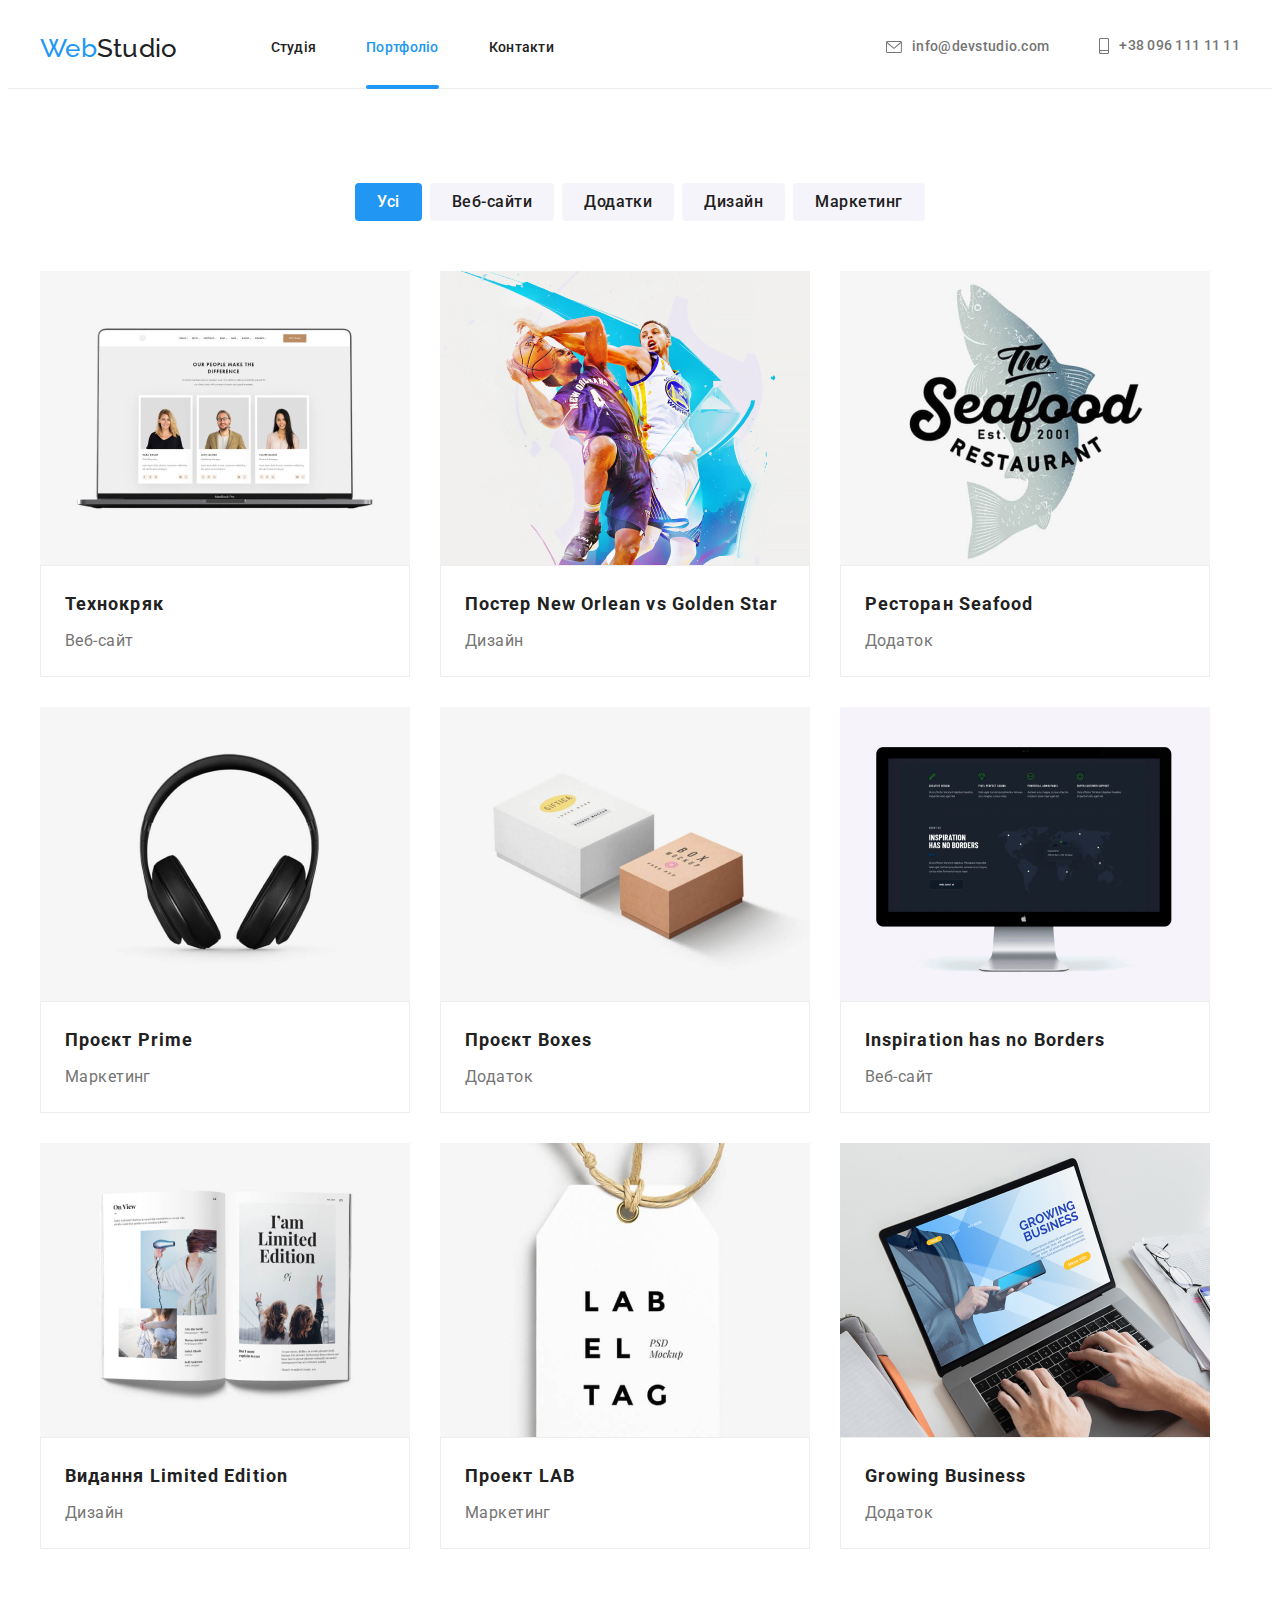
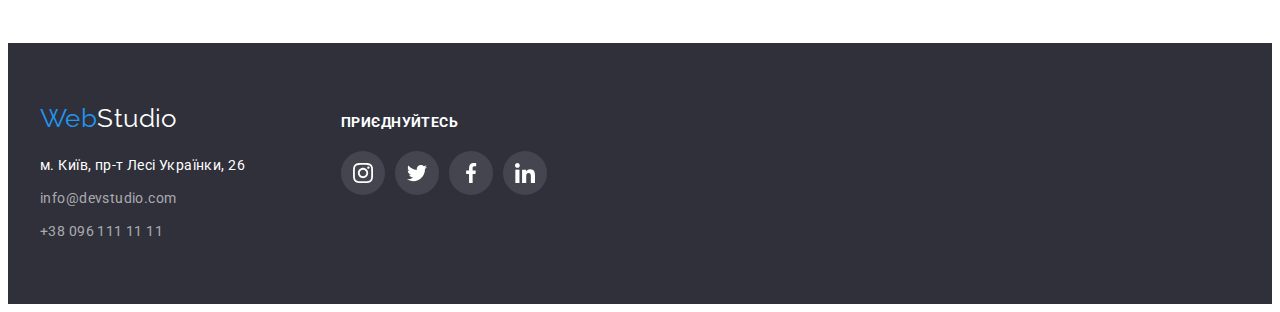
==== portfolio.html @ 644bf7f2 "Initial commit" ====
<!DOCTYPE html>
<html lang="uk">

<head>
  <meta charset="UTF-8" />
  <meta http-equiv="X-UA-Compatible" content="IE=edge" />
  <meta name="viewport" content="width=device-width, initial-scale=1.0" />
  <title>Портфоліо</title>
  <!-- шрифти -->
  <link rel="preconnect" href="https://fonts.googleapis.com" />
  <link rel="preconnect" href="https://fonts.gstatic.com" crossorigin />
  <link href="https://fonts.googleapis.com/css2?family=Raleway:wght@700&family=Roboto:wght@400;500;700;900&display=swap"
    rel="stylesheet" />
  <!-- Нормалайз -->
  <link rel="stylesheet" href="https://cdnjs.cloudflare.com/ajax/libs/modern-normalize/1.1.0/modern-normalize.min.css"
    integrity="sha512-wpPYUAdjBVSE4KJnH1VR1HeZfpl1ub8YT/NKx4PuQ5NmX2tKuGu6U/JRp5y+Y8XG2tV+wKQpNHVUX03MfMFn9Q=="
    crossorigin="anonymous" referrerpolicy="no-referrer" />
  <!-- стилі -->
  <link rel="stylesheet" href="./css/styles.css" />
</head>

<body>
  <!--хедер-->
  <header class="page-header">
    <div class="container">
      <nav class="nav">
        <a class="link logo" href="./index.html"><span class="accent-logo">Web</span>Studio</a>

        <ul class="list nav-list">
          <li class="item"><a class="link nav-link" href="./index.html">Студія</a></li>
          <li class="item"><a class="link nav-link current" href="./portfolio.html">Портфоліо</a></li>
          <li class="item"><a class="link nav-link" href="#contacts">Контакти</a></li>
        </ul>
      </nav>

      <ul class="contacts-header list">
        <li class="item">
          <a class="link" href="mailto:info@devstudio.com">
            <svg class="header-icon" width="16" height="12">
              <use href="./images/icons.svg#icon-envelope"></use>
            </svg>
            info@devstudio.com</a>
        </li>
        <li class="item"><a class="link" href="tel:+380961111111">
            <svg class="header-icon" width="10" height="16">
              <use href="./images/icons.svg#icon-smartphone"></use>
            </svg>
            +38 096 111 11 11</a></li>
      </ul>
    </div>
  </header>


  <!--Унікальний контент сторінки-->
  <main>

    <section class="section portfolio">
      <!-- прихований головний заголовок -->
      <h1 class="visually-hidden">Портфоліо</h1>

      <div class="container">
        <!--фільтр-->
        <ul class="portfolio-filter list">
          <li class="item"><button type="button" class="btn portfolio-btn active">Усі</button></li>
          <li class="item"><button type="button" class="btn portfolio-btn">Веб-сайти</button></li>
          <li class="item"><button type="button" class="btn portfolio-btn">Додатки</button></li>
          <li class="item"><button type="button" class="btn portfolio-btn">Дизайн</button></li>
          <li class="item"><button type="button" class="btn portfolio-btn">Маркетинг</button></li>
        </ul>

        <!--Проєкти-->
        <ul class="project list">

          <li class="item project-item">
            <a href="" class="link">
              <div class="project-thumb-overlay">
                <img class="img" src="./images/projects/project1.jpg" alt="веб-сайт на ноутбуці" width="370"
                  height="294" />
                <p class="project-overlay-desc">
                  Ресурс пропонує комплексні пропозиції з різним рівнем функціоналу та сервісів. Все це дозволить
                  відвідувачу отримати
                  вичерпні відомості про компанію чи приватну особу.
                </p>
              </div>
              <div class="project-content">
                <h2 class="project-name">Технокряк</h2>
                <p class="project-type">Веб-сайт</p>
              </div>
            </a>
          </li>

          <li class="item project-item">
            <a href="" class="link">
              <div class="project-thumb-overlay">
                <img class="img" src="./images/projects/project2.jpg" alt="постер баскетболістів" width="370"
                  height="294" />
                <p class="project-overlay-desc">
                  Lorem ipsum, dolor sit amet consectetur adipisicing elit. Officia voluptate assumenda quam! Molestias
                  laboriosam ad vel distinctio voluptatum consequatur! Ab!
                </p>
              </div>
              <div class="project-content">
                <h2 class="project-name">Постер New Orlean vs Golden Star</h2>
                <p class="project-type">Дизайн</p>
              </div>
            </a>
          </li>

          <li class="item project-item">
            <a href="" class="link">
              <div class="project-thumb-overlay">
                <img class="img" src="./images/projects/project3.jpg" alt="лого ресторану" width="370" height="294" />
                <p class="project-overlay-desc">Lorem ipsum dolor sit amet consectetur adipisicing elit. Debitis saepe
                  sit quisquam, nam culpa illum!</p>
              </div>
              <div class="project-content">
                <h2 class="project-name">Ресторан Seafood</h2>
                <p class="project-type">Додаток</p>
              </div>
            </a>
          </li>

          <li class="item project-item">
            <a href="" class="link">
              <div class="project-thumb-overlay">
                <img class="img" src="./images/projects/project4.jpg" alt="навушники" width="370" height="294" />
                <p class="project-overlay-desc">Lorem ipsum dolor sit amet consectetur adipisicing elit. Debitis saepe
                  sit quisquam, nam culpa illum!</p>
              </div>
              <div class="project-content">
                <h2 class="project-name">Проєкт Prime</h2>
                <p class="project-type">Маркетинг</p>
              </div>
            </a>
          </li>

          <li class="item project-item">
            <a href="" class="link">
              <div class="project-thumb-overlay">
                <img class="img" src="./images/projects/project5.jpg" alt="коробки" width="370" height="294" />
                <p class="project-overlay-desc">Lorem ipsum dolor sit amet consectetur adipisicing elit. Debitis saepe
                  sit quisquam, nam culpa illum!</p>
              </div>
              <div class="project-content">
                <h2 class="project-name">Проєкт Boxes</h2>
                <p class="project-type">Додаток</p>
              </div>
            </a>
          </li>

          <li class="item project-item">
            <a href="" class="link">
              <div class="project-thumb-overlay">
                <img class="img" src="./images/projects/project6.jpg" alt="веб-сайт на моніторі" width="370"
                  height="294" />
                <p class="project-overlay-desc">Lorem ipsum dolor sit amet consectetur.</p>
              </div>
              <div class="project-content">
                <h2 class="project-name">Inspiration has no Borders</h2>
                <p class="project-type">Веб-сайт</p>
              </div>
            </a>
          </li>

          <li class="item project-item">
            <a href="" class="link">
              <div class="project-thumb-overlay">
                <img class="img" src="./images/projects/project7.jpg" alt="журнал" width="370" height="294" />
                <p class="project-overlay-desc">Lorem ipsum dolor sit amet consectetur, adipisicing elit. Dolor deserunt
                  consequuntur placeat sint perferendis doloribus ab soluta quam sit exercitationem minus ratione
                  cupiditate velit, illo labore animi nemo porro sequi.</p>
              </div>
              <div class="project-content">
                <h2 class="project-name">Видання Limited Edition</h2>
                <p class="project-type">Дизайн</p>
              </div>
            </a>
          </li>

          <li class="item project-item">
            <a href="" class="link">
              <div class="project-thumb-overlay">
                <img class="img" src="./images/projects/project8.jpg" alt="бірка" width="370" height="294" />
                <p class="project-overlay-desc">Lorem ipsum, dolor sit amet consectetur adipisicing elit. Dicta quam
                  magnam provident dolore? Dolore ad illum officiis labore?</p>
              </div>
              <div class="project-content">
                <h2 class="project-name">Проект LAB</h2>
                <p class="project-type">Маркетинг</p>
              </div>
            </a>
          </li>

          <li class="item project-item">
            <a href="" class="link">
              <div class="project-thumb-overlay">
                <img class="img" src="./images/projects/project9.jpg" alt="робота за ноутбуком" width="370"
                  height="294" />

                <p class="project-overlay-desc">Lorem ipsum dolor sit amet consectetur, adipisicing elit. Corporis
                  recusandae expedita ex. Iste explicabo possimus nostrum neque, deserunt similique quas incidunt
                  aliquam aliquid veritatis eos ullam perferendis amet, voluptate vitae.</p>
              </div>

              <div class="project-content">
                <h2 class="project-name">Growing Business</h2>
                <p class="project-type">Додаток</p>
              </div>
            </a>
          </li>
        </ul>
      </div>
    </section>
  </main>

  <!--Футер-->
  <footer class="page-footer">
    <div class="container">
      <div class="footer-box-address">
        <a class="link logo" href="./index.html"><span class="accent-logo">Web</span><span
            class="footer-logo">Studio</span></a>

        <address id="contacts" class="address-footer">
          <ul class="list">
            <li class="item"><a class="link address-map" target="_blank" rel="norefferer nofollow"
                href="https://goo.gl/maps/ebckDGz18cMJigHJ8">м. Київ, пр-т
                Лесі Українки, 26</a></li>
            <li class="item"><a class="link address-email" href="mailto:info@devstudio.com">info@devstudio.com</a></li>
            <li class="item"><a class="link address-tel" href="tel:+380961111111">+38 096 111 11 11</a></li>
          </ul>
        </address>
      </div>

      <div class="footer-box-links">
        <p class="join">Приєднуйтесь</p>
        <ul class="list">
          <li class="item">
            <a class="link" href="https://www.instagram.com/" target="_blank" rel="noopener noreferrer">
              <svg class="icon" width="20" height="20">
                <use href="./images/icons.svg#icon-instagram"></use>
              </svg>
            </a>
          </li>
          <li class="item">
            <a class="link" href="https://twitter.com/" target="_blank" rel="noopener noreferrer"><svg class="icon"
                width="20" height="20">
                <use href="./images/icons.svg#icon-twitter"></use>
              </svg>
            </a>
          </li>
          <li class="item">
            <a class="link" href="https://www.facebook.com/" target="_blank" rel="noopener noreferrer"><svg class="icon"
                width="20" height="20">
                <use href="./images/icons.svg#icon-facebook"></use>
              </svg>
            </a>
          </li>
          <li class="item">
            <a class="link" href="https://www.linkedin.com/" target="_blank" rel="noopener noreferrer"><svg class="icon"
                width="20" height="20">
                <use href="./images/icons.svg#icon-linkedin"></use>
              </svg></a>
          </li>
        </ul>
      </div>
    </div>
  </footer>

</body>

</html>
---- css/styles.css ----
:root {
    /* Fonts */
    --main-font: Roboto, sans-serif;
    --secondary-font: Raleway, sans-serif;

    /* Text colors */
    --primary-text-color: #212121;
    --secondary-text-color: #757575;
    --accent-color: #2196F3;
    --primary-white-color: #FFFFFF;
    --white-color-90: #FFFFFF99;
    --icons-color: #AFB1B8;


    /* Background colors */
    --section-background-color: #F5F4FA;
    --page-header-border-color: #ECECEC;
    --dark-background-color: #2F303A;
    --hero-btn-hover-color: #188CE8;


    /* Others */
    --border-radius: 4px;
    --trans-dur: 250ms;
    --trans-t-funct: cubic-bezier(0.4, 0, 0.2, 1);
}

body {
    font-family: var(--main-font);
    font-size: 14px;
    letter-spacing: 0.03em;
    color: var(--primary-text-color);
}

h1,
h2,
h3,
h4,
h5,
h6,
p,
ul {
    padding: 0;
    margin: 0;
}

.visually-hidden {
    position: absolute;
    width: 1px;
    height: 1px;
    margin: -1px;
    border: 0;
    padding: 0;

    white-space: nowrap;
    clip-path: inset(100%);
    clip: rect(0 0 0 0);
    overflow: hidden;
}

.section {
    padding-top: 94px;
    padding-bottom: 94px;

    /* outline: 2px solid yellow; */
}

.container {
    margin-left: auto;
    margin-right: auto;
    width: 1200px;
    padding-left: 15px;
    padding-right: 15px;

    /* outline: 2px solid tomato; */
}

.list {
    list-style-type: none;
}

.link {
    text-decoration: none;
    color: inherit;
    display: block;
}

.img {
    display: block;
}



.section-title {
    font-weight: 700;
    font-size: 36px;
    line-height: 1.17;
    text-align: center;
    margin-bottom: 50px;
}

/**
  |============================
  | Хедер
  |============================
*/

.page-header {
    border-bottom: 1px solid var(--page-header-border-color);
}

.page-header .container {
    display: flex;
}

/* logo */
.logo {
    font-family: var(--secondary-font);
    font-size: 26px;
    line-height: 1.19;
}

.page-header .logo {
    margin-right: 93px;
}

.accent-logo {
    color: var(--accent-color);
}

/* site nav */
.nav {
    display: flex;
    align-items: center;

    font-weight: 500;
    line-height: 1.14;
    letter-spacing: 0.02em;
    text-align: left;
}

.nav-list {
    display: flex;
    letter-spacing: 0.02em;
    gap: 50px;
}

.nav-link {
    padding-top: 32px;
    padding-bottom: 32px;
    transition: color var(--trans-dur) var(--trans-t-funct);
}


.nav-link.current {
    position: relative;
    color: var(--accent-color)
}

.nav-link.current::after {
    content: "";
    position: absolute;
    left: 0;
    bottom: -1px;

    width: 100%;
    height: 4px;
    border-radius: 2px;
    background-color: var(--accent-color);

}

.nav .link:hover,
.nav .link:focus {
    color: var(--accent-color);
}

/* контакти */
.contacts-header {
    display: flex;
    margin-left: auto;
    align-items: center;
    gap: 50px;

    font-weight: 500;
    line-height: 1.14;
    letter-spacing: 0.02em;
}

/* .contacts-header .item:not(:last-child) {
    margin-right: 50px;
} */

.contacts-header .link {
    display: inline-flex;
    align-items: center;
    color: var(--secondary-text-color);
    transition: color var(--trans-dur) var(--trans-t-funct);
}

.header-icon {
    margin-right: 10px;
    fill: currentColor;
}


.contacts-header .link:hover,
.contacts-header .link:focus {
    color: var(--accent-color);
}

.header-icon:hover,
.header-icon:focus {
    fill: currentColor;
}


/**
  |============================
  | Герой
  |============================
*/


.hero {
    padding-top: 200px;
    padding-bottom: 200px;
    background-color: var(--dark-background-color);
    text-align: center;

    background-image:
        linear-gradient(rgba(47, 48, 58, 0.4), rgba(47, 48, 58, 0.4)),
        url(../images/background-image/hero-background-image.jpg);
    background-repeat: no-repeat;
    background-position: center;
    background-size: cover;
    /* width: 1600px; */
    margin-left: auto;
    margin-right: auto;
}

.main-title {
    width: 696px;

    font-weight: 900;
    font-size: 44px;
    line-height: 1.36;
    text-align: center;
    letter-spacing: 0.06em;
    text-transform: uppercase;
    color: var(--primary-white-color);
    margin-bottom: 30px;
    margin-left: auto;
    margin-right: auto;
}

/* кнопка */

.btn {
    text-align: center;
    border-radius: var(--border-radius);
    border: 0;
    min-height: 32px;
}

.hero-btn {
    justify-content: center;

    cursor: pointer;
    color: var(--primary-white-color);
    background-color: var(--accent-color);

    font-size: 16px;
    font-weight: 700;
    line-height: 1.88;
    letter-spacing: 0.06em;
    padding: 10px 32px;
    min-height: 50px;
    transition: background-color var(--trans-dur) var(--trans-t-funct);
}

.hero-btn:hover,
.hero-btn:focus {
    cursor: pointer;
    background-color: var(--hero-btn-hover-color);
}

/**
  |============================
  | Переваги
  |============================
*/

.features {
    padding-bottom: 0;
}

.features-list {
    display: flex;
    gap: 30px;
}

.features-item {
    width: 270px;

}

.features-icon-block {
    display: inline-flex;
    align-items: center;
    justify-content: center;

    width: 270px;
    border-radius: 4px;
    margin-bottom: 30px;
    background-color: var(--section-background-color);
}

.features-icon {
    margin-top: 25px;
    margin-bottom: 25px;
}

.section-title {
    font-weight: 700;
    font-size: 36px;
    line-height: 1.17;
    text-align: center;
    margin-bottom: 50px;
}

.features-title {
    line-height: 1.14;
    text-transform: uppercase;
    margin-bottom: 10px;
    font-size: 14px;
}

.features-description {
    color: var(--secondary-text-color);
    line-height: 1.71;
}


/**
  |============================
  | Чим ми займаэмося
  |============================
*/

.activity-list {
    display: flex;
    gap: 30px;
}

.activity-thumb {
    position: relative;
}

.activity-desc {
    position: absolute;
    background-color: rgba(47, 48, 58, 0.8);
    width: 100%;
    bottom: 0;
    left: 0;

    font-weight: 700;
    line-height: calc(16 / 14);
    text-align: center;
    text-transform: uppercase;
    color: var(--primary-white-color);
    padding-top: 27px;
    padding-bottom: 27px;

}


/**
  |============================
  | Команда
  |============================
*/

.section.team {
    background-color: var(--section-background-color);
}

.team-list {
    display: flex;
    gap: 30px;
}

.team-item {
    background-color: var(--primary-white-color);

    box-shadow: 0px 1px 3px rgba(0, 0, 0, 0.12), 0px 1px 1px rgba(0, 0, 0, 0.14), 0px 2px 1px rgba(0, 0, 0, 0.2);
    border-radius: 0px 0px 4px 4px;
}

.team-item-content {
    padding-top: 30px;
    padding-bottom: 30px;
}

.team-name {
    font-weight: 500;
    line-height: 1.17;
    text-align: center;
    font-size: 16px;
    margin-bottom: 10px;
}

.team-position {
    color: var(--secondary-text-color);
    line-height: 1.17;
    text-align: center;
    font-size: 16px;
    margin-bottom: 16px;
}

.socials-list {
    display: flex;
    gap: 10px;
    justify-content: center;
}

.socials-list-item .link {
    display: inline-flex;
    width: 44px;
    height: 44px;
    justify-content: center;
    align-items: center;
    border-radius: 50%;
    transition: background-color var(--trans-dur) var(--trans-t-funct);
}

.socials-icon {
    fill: var(--icons-color);
    transition: fill var(--trans-dur) var(--trans-t-funct);
}

.socials-list-item .link:hover,
.socials-list-item .link:focus {
    background-color: var(--accent-color);
}

.socials-list-item .link:hover .socials-icon,
.socials-list-item .link:focus .socials-icon {
    fill: var(--primary-white-color);
}

/**
  |============================
  | Clients
  |============================
*/

.clients-list {
    display: flex;
    gap: 30px;
}

.clients-item .link {
    display: flex;
    align-items: center;
    justify-content: center;

    border: 1px solid var(--icons-color);
    border-radius: var(--border-radius);
    width: 170px;
    fill: var(--icons-color);
    transition: border-color var(--trans-dur) var(--trans-t-funct), fill var(--trans-dur) var(--trans-t-funct);
}

.clients-icon {
    margin-top: 16px;
    margin-bottom: 16px;

}

.clients-item .link:hover,
.clients-item .link:focus {
    fill: var(--accent-color);
    border-color: var(--accent-color);
}


/**
  |============================
  | Футер
  |============================
*/
.page-footer {
    background-color: var(--dark-background-color);
    padding-top: 60px;
    padding-bottom: 60px;
}

.page-footer .logo {
    display: flex;
    margin-bottom: 20px;
}

.footer-logo {
    color: var(--primary-white-color);
    transition: color var(--trans-dur) var(--trans-t-funct);
}

.footer-box-address {
    width: 231px;
    margin-right: 70px;
}

.address-footer .item:not(:last-child) {
    margin-bottom: 9px;
}

.address-map,
.address-email,
.address-tel {
    font-style: normal;
    line-height: 1.71;
    color: var(--primary-white-color);
    transition: color var(--trans-dur) var(--trans-t-funct);
}

.address-email,
.address-tel {
    color: var(--white-color-90);
}

.footer-logo:hover,
.footer-logo:focus,
.address-map:hover,
.address-map:focus,
.address-email:focus,
.address-email:hover,
.address-tel:focus,
.address-tel:hover {
    color: var(--accent-color)
}


.page-footer .container {
    display: flex;
}

.join {
    font-weight: 700;
    line-height: 1.14;
    letter-spacing: 0.03em;
    text-transform: uppercase;

    color: var(--primary-white-color);

    margin-bottom: 20px;
}

.footer-box-links>.list {
    display: flex;
}

.footer-box-links {
    display: block;
    padding-top: 12px;
    margin-bottom: 20px;
}

.footer-box-links .item:not(:last-child) {
    margin-right: 10px;
}

.footer-box-links .link {
    display: flex;
    align-items: center;
    justify-content: center;
    width: 44px;
    height: 44px;
    border-radius: 50%;
    background-color: rgba(255, 255, 255, 0.1);
    transition: background-color var(--trans-dur) var(--trans-t-funct);
}

.footer-box-links .icon {
    fill: var(--primary-white-color);
}

.footer-box-links .link:hover,
.footer-box-links .link:focus {
    background-color: var(--accent-color);
}


/**
  |============================
  | Modal-box
  |============================
*/

.backdrop {
    position: fixed;
    width: 100%;
    height: 100%;
    top: 0;
    left: 0;

    background-color: rgba(0, 0, 0, 0.2);
    opacity: 1;

    transition: opacity var(--trans-dur) var(--trans-t-funct);
}

.backdrop.is-hidden {
    opacity: 0;
    pointer-events: none;
    visibility: visible;
}

.backdrop.is-hidden .modal-box {
    transform: translate(-50%, -50%) scale(1.5);
}

.modal-box {
    position: relative;
    left: 50%;
    top: 50%;

    width: 528px;
    height: 581px;

    background: var(--primary-white-color);
    box-shadow: 0px 1px 3px rgba(0, 0, 0, 0.12), 0px 1px 1px rgba(0, 0, 0, 0.14), 0px 2px 1px rgba(0, 0, 0, 0.2);
    border-radius: 4px;


    transform: translate(-50%, -50%) scale(1);

    transition: transform var(--trans-dur) var(--trans-t-funct);
}

.btn-modal-close {
    position: absolute;
    top: 8px;
    right: 8px;

    cursor: pointer;

    width: 30px;
    height: 30px;
    border-radius: 50%;
    background-color: var(--primary-white-color);
    border: 1px solid rgba(0, 0, 0, 0.1);

    display: flex;
    align-items: center;
    justify-content: center;
}

.btn-modal-close:hover,
.btn-modal-close:focus {
    fill: var(--accent-color);
}


/**
  |============================
  | Portfolio
  |============================
*/

/* Фільтр */

.portfolio-filter {
    display: flex;
    justify-content: center;
    margin-bottom: 50px;
    gap: 8px;
}

.portfolio-btn {
    cursor: pointer;
    color: var(--primary-text-color);
    background-color: var(--section-background-color);
    font-family: var(--main-font);
    font-weight: 500;
    line-height: 1.62;
    text-align: center;
    letter-spacing: 0.03em;
    font-size: 16px;

    padding: 6px 22px;
    transition: background-color var(--trans-dur) var(--trans-t-funct), color var(--trans-dur) var(--trans-t-funct), box-shadow var(--trans-dur) var(--trans-t-funct);
}

.btn.portfolio-btn.active {
    background-color: var(--accent-color);
    color: var(--primary-white-color);
}

.portfolio-btn:hover,
.portfolio-btn:focus {
    cursor: pointer;
    color: var(--primary-white-color);
    background-color: var(--accent-color);

    box-shadow: 0px 3px 1px rgba(0, 0, 0, 0.1), 0px 1px 2px rgba(0, 0, 0, 0.08), 0px 2px 2px rgba(0, 0, 0, 0.12);
}





/**
  |============================
  | Портфоліо
  |============================
*/

.project {
    display: flex;
    flex-wrap: wrap;
    gap: 30px;
}

.project-item {
    transition: box-shadow var(--trans-dur) var(--trans-t-funct);
}

.project-item:hover {
    box-shadow: 0px 1px 1px rgba(0, 0, 0, 0.12), 0px 4px 4px rgba(0, 0, 0, 0.06), 1px 4px 6px rgba(0, 0, 0, 0.16);
}

.project-thumb-overlay {
    position: relative;
    overflow: hidden;
}

.project-overlay-desc {
    position: absolute;
    transform: translateY(100%);
    transition: transform var(--trans-dur) var(--trans-t-funct);

    padding: 63px 24px;
    top: 0;
    left: 0;
    width: 100%;
    height: 100%;

    font-size: 18px;
    line-height: 1.56;
    background-color: rgba(33, 150, 243, 0.9);
    color: var(--primary-white-color);
}

.project-item:hover .project-overlay-desc {
    transform: translateY(0);
}

.project-content {
    border: 1px solid #EEEEEE;
    background: var(--primary-white-color);
    padding: 20px 24px;
}

.project-name {
    font-size: 18px;
    line-height: 2;
    letter-spacing: 0.06em;
    color: var(--primary-text-color);
    margin-bottom: 4px;
}

.project-type {
    line-height: 1.88;
    font-size: 16px;
    color: var(--secondary-text-color);
}
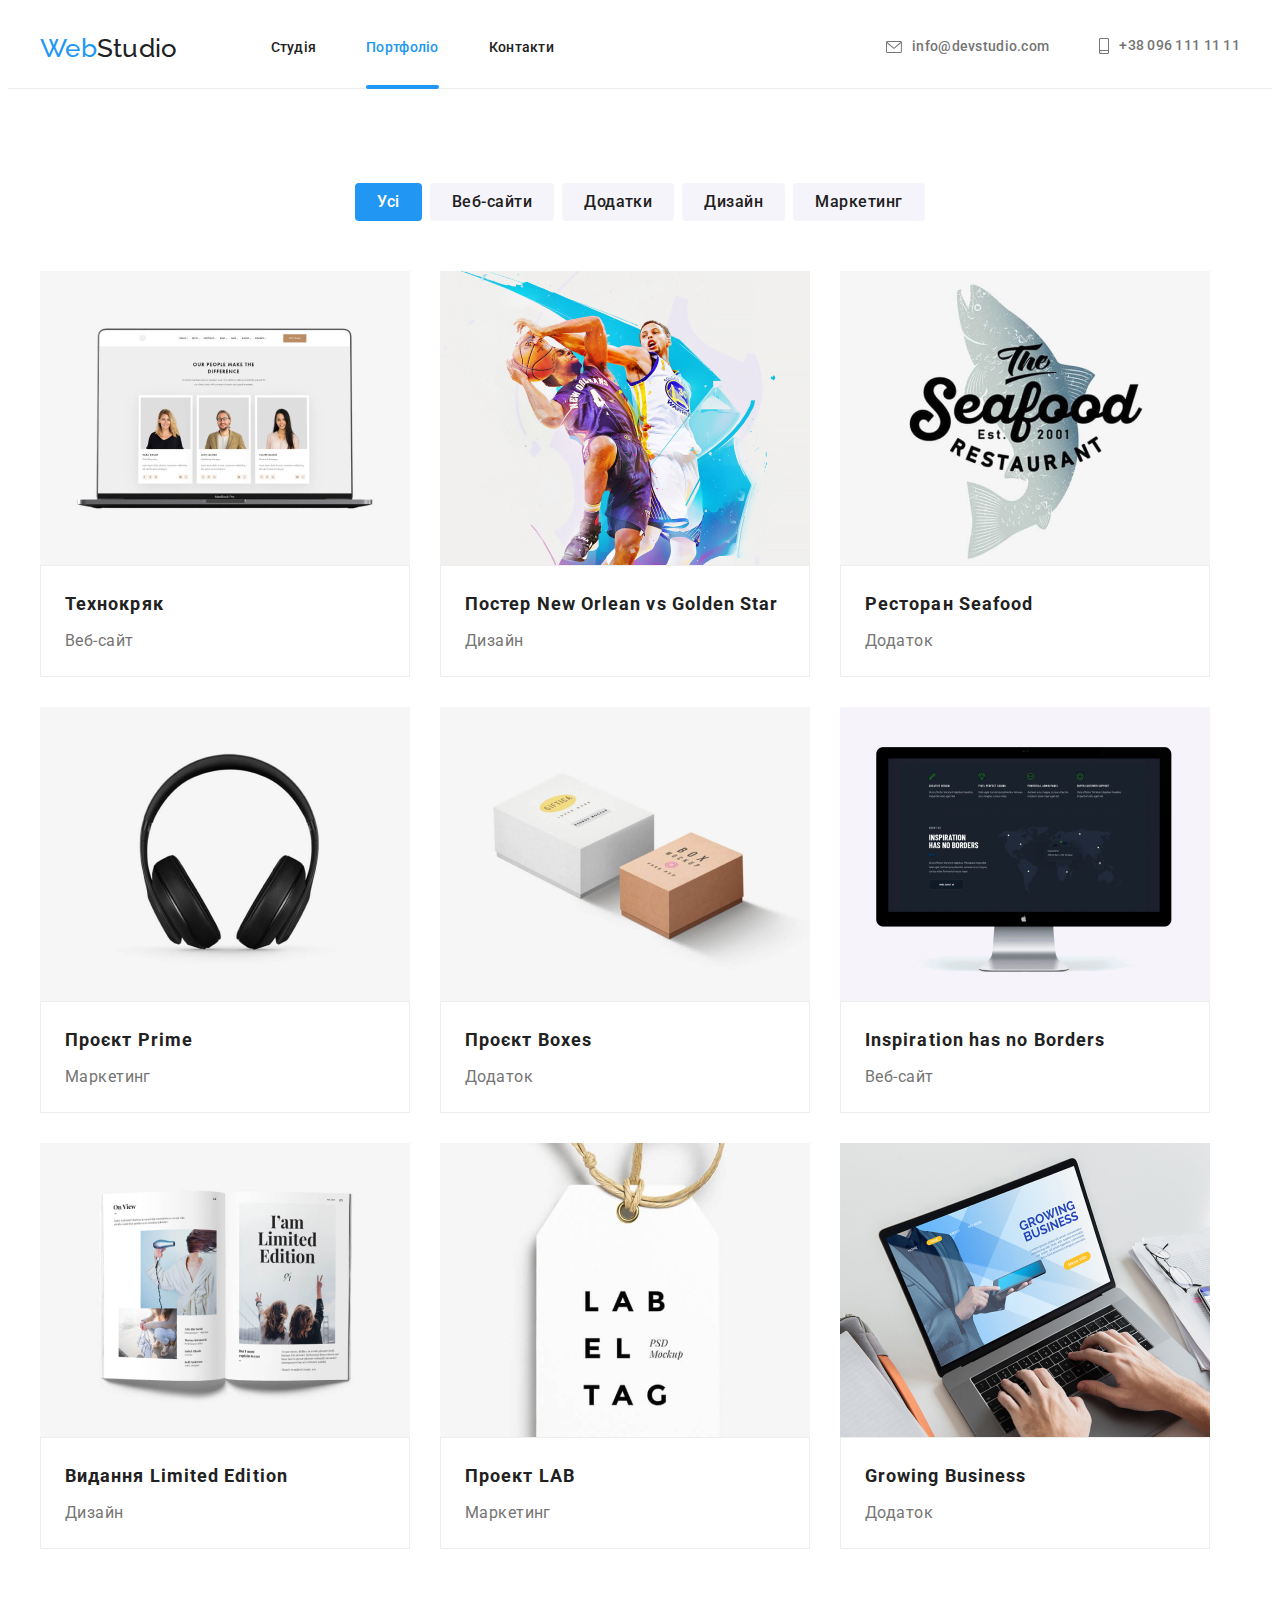
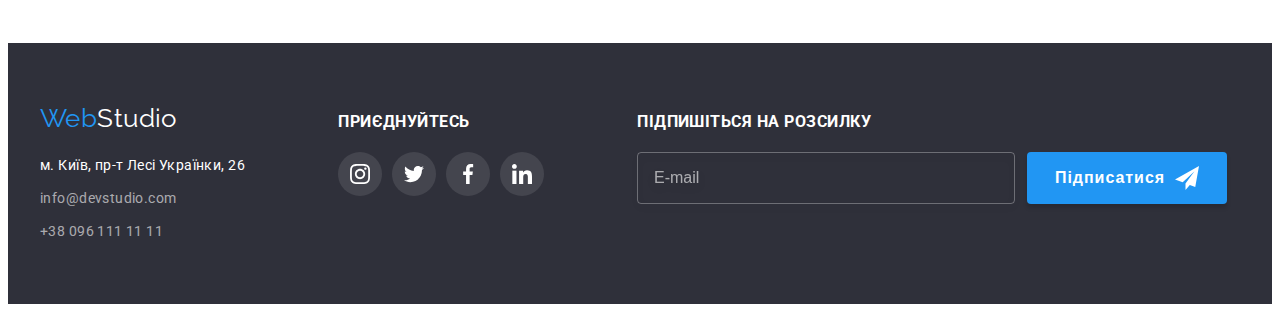
==== commit 47304047: "виправлено помилки" ====
--- a/portfolio.html
+++ b/portfolio.html
@@ -231,8 +231,8 @@
         </address>
       </div>
 
-      <div class="footer-box-links">
-        <p class="join">Приєднуйтесь</p>
+      <div class="join">
+        <h3 class="invitation-title">Приєднуйтесь</h3>
         <ul class="list">
           <li class="item">
             <a class="link" href="https://www.instagram.com/" target="_blank" rel="noopener noreferrer">
@@ -263,6 +263,22 @@
           </li>
         </ul>
       </div>
+
+      <div class="subscribe">
+        <h3 class="invitation-title">Підпишіться на розсилку</h3>
+
+        <form class="subscribe-label">
+          <label class="label-footer">
+            <input class="subscribe-input" type="email" name="email" placeholder="E-mail">
+          </label>
+
+          <button class="btn button-footer-subscribe" type="submit">Підписатися <svg class="footer-icon-send" width="24"
+              height="24">
+              <use href="./images/icons.svg#icon-send"></use>
+            </svg>
+          </button>
+        </form>
+      </div>
     </div>
   </footer>
 
--- a/css/styles.css
+++ b/css/styles.css
@@ -170,8 +170,8 @@
 
 }
 
-.nav .link:hover,
-.nav .link:focus {
+.nav-link:hover,
+.nav-link:focus {
     color: var(--accent-color);
 }
 
@@ -230,13 +230,13 @@
 
     background-image:
         linear-gradient(rgba(47, 48, 58, 0.4), rgba(47, 48, 58, 0.4)),
-        url(../images/background-image/hero-background-image.jpg);
+        url(../images/hero/hero-bg.jpg);
     background-repeat: no-repeat;
     background-position: center;
     background-size: cover;
-    /* width: 1600px; */
     margin-left: auto;
     margin-right: auto;
+    max-width: 1600px;
 }
 
 .main-title {
@@ -468,14 +468,9 @@
     border: 1px solid var(--icons-color);
     border-radius: var(--border-radius);
     width: 170px;
+    height: 92px;
     fill: var(--icons-color);
     transition: border-color var(--trans-dur) var(--trans-t-funct), fill var(--trans-dur) var(--trans-t-funct);
-}
-
-.clients-icon {
-    margin-top: 16px;
-    margin-bottom: 16px;
-
 }
 
 .clients-item .link:hover,
@@ -490,6 +485,12 @@
   | Футер
   |============================
 */
+
+.page-footer .container {
+    display: flex;
+    align-items: baseline;
+}
+
 .page-footer {
     background-color: var(--dark-background-color);
     padding-top: 60px;
@@ -503,12 +504,12 @@
 
 .footer-logo {
     color: var(--primary-white-color);
-    transition: color var(--trans-dur) var(--trans-t-funct);
+
 }
 
 .footer-box-address {
-    width: 231px;
-    margin-right: 70px;
+
+    margin-right: 93px;
 }
 
 .address-footer .item:not(:last-child) {
@@ -521,18 +522,15 @@
     font-style: normal;
     line-height: 1.71;
     color: var(--primary-white-color);
-    transition: color var(--trans-dur) var(--trans-t-funct);
+
 }
 
 .address-email,
 .address-tel {
     color: var(--white-color-90);
-}
-
-.footer-logo:hover,
-.footer-logo:focus,
-.address-map:hover,
-.address-map:focus,
+    transition: color var(--trans-dur) var(--trans-t-funct);
+}
+
 .address-email:focus,
 .address-email:hover,
 .address-tel:focus,
@@ -541,12 +539,7 @@
 }
 
 
-.page-footer .container {
-    display: flex;
-}
-
-.join {
-    font-weight: 700;
+.invitation-title {
     line-height: 1.14;
     letter-spacing: 0.03em;
     text-transform: uppercase;
@@ -556,21 +549,16 @@
     margin-bottom: 20px;
 }
 
-.footer-box-links>.list {
-    display: flex;
-}
-
-.footer-box-links {
-    display: block;
-    padding-top: 12px;
-    margin-bottom: 20px;
-}
-
-.footer-box-links .item:not(:last-child) {
-    margin-right: 10px;
-}
-
-.footer-box-links .link {
+.join .list {
+    display: flex;
+    gap: 10px;
+}
+
+.join {
+    margin-right: 93px;
+}
+
+.join .link {
     display: flex;
     align-items: center;
     justify-content: center;
@@ -581,15 +569,83 @@
     transition: background-color var(--trans-dur) var(--trans-t-funct);
 }
 
-.footer-box-links .icon {
+.join .icon {
     fill: var(--primary-white-color);
 }
 
-.footer-box-links .link:hover,
-.footer-box-links .link:focus {
+.join .link:hover,
+.join .link:focus {
     background-color: var(--accent-color);
 }
 
+
+.subscribe-input {
+    display: inline-block;
+    width: 358px;
+    padding-top: 15px;
+    padding-bottom: 15px;
+    padding-left: 16px;
+    background-color: transparent;
+    font-size: 16px;
+    line-height: 1.25;
+    color: var(--primary-white-color);
+
+    border: 1px solid rgba(255, 255, 255, 0.3);
+    filter: drop-shadow(0px 4px 4px rgba(0, 0, 0, 0.15));
+    border-radius: var(--border-radius);
+    margin-right: 12px;
+}
+
+.subscribe-input::placeholder {
+    font-size: 16px;
+    line-height: 1.25;
+    align-items: center;
+    color: rgba(255, 255, 255, 0.6);
+
+}
+
+.subscribe-input:focus,
+.subscribe-input:hover {
+    outline: 0;
+    outline-offset: 0;
+    border-color: var(--accent-color);
+}
+
+.subscribe-label {
+    display: flex;
+}
+
+.button-footer-subscribe {
+    display: flex;
+    align-items: center;
+    justify-content: center;
+    cursor: pointer;
+
+
+    font-weight: 700;
+    font-size: 16px;
+    line-height: 1.88;
+    letter-spacing: 0.06em;
+    color: var(--primary-white-color);
+    padding: 0;
+    width: 200px;
+
+    background-color: var(--accent-color);
+    box-shadow: 0px 4px 4px rgba(0, 0, 0, 0.15);
+    border-radius: var(--border-radius);
+
+    transform: background-color var(--trans-dur) var(--timing-function);
+}
+
+.footer-icon-send {
+    fill: currentColor;
+    margin-left: 10px;
+}
+
+.button-footer-subscribe:hover,
+.button-footer-subscribe:focus {
+    background-color: #188CE8;
+}
 
 /**
   |============================
@@ -625,8 +681,9 @@
     left: 50%;
     top: 50%;
 
+    display: inline-block;
     width: 528px;
-    height: 581px;
+    /* height: 581px; */
 
     background: var(--primary-white-color);
     box-shadow: 0px 1px 3px rgba(0, 0, 0, 0.12), 0px 1px 1px rgba(0, 0, 0, 0.14), 0px 2px 1px rgba(0, 0, 0, 0.2);
@@ -634,8 +691,10 @@
 
 
     transform: translate(-50%, -50%) scale(1);
-
     transition: transform var(--trans-dur) var(--trans-t-funct);
+
+
+    padding: 40px;
 }
 
 .btn-modal-close {
@@ -659,6 +718,258 @@
 .btn-modal-close:hover,
 .btn-modal-close:focus {
     fill: var(--accent-color);
+}
+
+.modal-header {
+
+    font-size: 20px;
+    line-height: 1.15;
+    text-align: center;
+    color: var(--primary-text-color);
+
+    margin-bottom: 12px;
+}
+
+
+/* form */
+
+.modal-form {
+    display: flex;
+    flex-direction: column;
+}
+
+.label-title {
+    display: inline-block;
+    margin-bottom: 4px;
+    font-size: 12px;
+    line-height: 1.17;
+    letter-spacing: 0.01em;
+    color: var(--secondary-text-color);
+}
+
+.label-input {
+    position: relative;
+    display: block;
+    flex-direction: column;
+
+    font-size: 12px;
+    line-height: 1.17;
+    letter-spacing: 0.01em;
+    color: var(--secondary-text-color);
+}
+
+.label-input:not(:last-child) {
+    margin-bottom: 10px;
+}
+
+.label-input:hover>.form-item,
+.label-input:focus-within>.form-item {
+    border-color: var(--accent-color);
+}
+
+.form-item {
+    position: relative;
+    width: 100%;
+    height: 40px;
+    border: 1px solid rgba(33, 33, 33, 0.2);
+    border-radius: var(--border-radius);
+    padding: 0 0 0 42px;
+    transition: border-color var(--trans-dur) var(--timing-function);
+}
+
+.form-item:focus {
+    outline: 0;
+    outline-offset: 0;
+}
+
+.modal-form-icon {
+    position: absolute;
+    bottom: 11px;
+    left: 12px;
+    transition: fill 250ms var(--timing-function);
+}
+
+.label-input:hover>.modal-form-icon,
+.label-input:focus-within>.modal-form-icon {
+    fill: var(--accent-color);
+}
+
+.comment-field {
+    display: block;
+    padding: 12px 16px;
+
+    width: 100%;
+    height: 120px;
+    resize: none;
+
+    font-size: 12px;
+    line-height: 1.17;
+    letter-spacing: 0.01em;
+    border: 1px solid rgba(33, 33, 33, 0.2);
+    border-radius: 4px;
+    margin-bottom: 20px;
+}
+
+.comment-field:focus {
+    outline: 0;
+    outline-offset: 0;
+}
+
+.comment-field::placeholder {
+    font-size: 12px;
+    line-height: 1.17;
+    letter-spacing: 0.01em;
+    color: rgba(117, 117, 117, 0.5);
+}
+
+/* checkbox */
+
+.agreement {
+    position: relative;
+    font-size: 14px;
+    line-height: 1.714;
+    letter-spacing: 0.03em;
+    margin-bottom: 30px;
+}
+
+.checkbox {
+    position: absolute;
+    width: 1px;
+    height: 1px;
+    margin: -1px;
+    border: 0;
+    padding: 0;
+    clip: rect(0 0 0 0);
+    overflow: hidden;
+}
+
+.label {
+    display: block;
+    margin-left: 37px;
+    margin-right: 10px;
+}
+
+.checkbox+.label::before {
+    position: absolute;
+    left: 14px;
+    top: 4px;
+    content: "";
+    display: inline-block;
+    width: 16px;
+    height: 15px;
+    border: solid 2px var(--primary-text-color);
+    border-radius: 2px;
+    box-sizing: border-box;
+
+    transition: background-color 250ms var(--timing-function),
+        border 250ms var(--timing-function);
+}
+
+.checkbox:checked+.label::before {
+    content: "";
+    display: inline-block;
+    width: 16px;
+    height: 15px;
+    border: none;
+    border-radius: 2px;
+    background-color: var(--accent-color);
+    background-image: url(../images/icons/check.svg);
+
+}
+
+/* .checkbox:hover+.label::before,
+.checkbox:focus+.label::before {
+    border: solid 2px var(--accent-color);
+    border-radius: 2px;
+} */
+
+.checkbox:checked:hover+.label::before,
+.checkbox:checked:focus+.label::before {
+    border: none;
+    box-sizing: border-box;
+}
+
+/* .agreement {
+    line-height: 1.71;
+    color: var(--secondary-text-color);
+}
+
+
+.checkbox {
+    position: absolute;
+    width: 1px;
+    height: 1px;
+    margin: -1px;
+    border: 0;
+    padding: 0;
+    clip: rect(0 0 0 0);
+    overflow: hidden;
+}
+
+.label {
+    display: flex;
+    align-items: center;
+    margin-bottom: 30px;
+}
+
+.label::before {
+    content: '';
+    width: 15px;
+    height: 14px;
+    border: 2px solid var(--primary-text-color);
+    border-radius: 2px;
+    margin-right: 10px;
+}
+
+.checkbox-icon {
+    position: absolute;
+    display: inline-block;
+    width: 16px;
+    height: 15px;
+    fill: var(--primary-text-color);
+    margin-right: 10px;
+    opacity: 0;
+}
+
+.checkbox:checked+.checkbox-icon {
+    opacity: 1;
+} */
+
+.modal-policy-link {
+    text-decoration-line: underline;
+    color: var(--accent-color);
+}
+
+/* button modal */
+.button-modal {
+    display: flex;
+    align-items: center;
+    text-align: center;
+    cursor: pointer;
+
+    font-family: inherit;
+    font-weight: 700;
+    font-size: 16px;
+    line-height: 1.88;
+
+    letter-spacing: 0.06em;
+    color: var(--primary-white-color);
+
+    margin-right: auto;
+    margin-left: auto;
+    padding: 10px 52px;
+    border: 0;
+
+    background-color: var(--accent-color);
+    box-shadow: 0px 4px 4px rgba(0, 0, 0, 0.15);
+    border-radius: var(--border-radius);
+
+    transform: background-color var(--trans-dur) var(--timing-function);
+}
+
+.button-modal:hover,
+.button-modal:focus {
+    background-color: #188CE8;
 }
 
 
@@ -722,11 +1033,12 @@
     gap: 30px;
 }
 
-.project-item {
+.project-item .link {
     transition: box-shadow var(--trans-dur) var(--trans-t-funct);
 }
 
-.project-item:hover {
+.project-item .link:hover,
+.project-item .link:focus {
     box-shadow: 0px 1px 1px rgba(0, 0, 0, 0.12), 0px 4px 4px rgba(0, 0, 0, 0.06), 1px 4px 6px rgba(0, 0, 0, 0.16);
 }
 
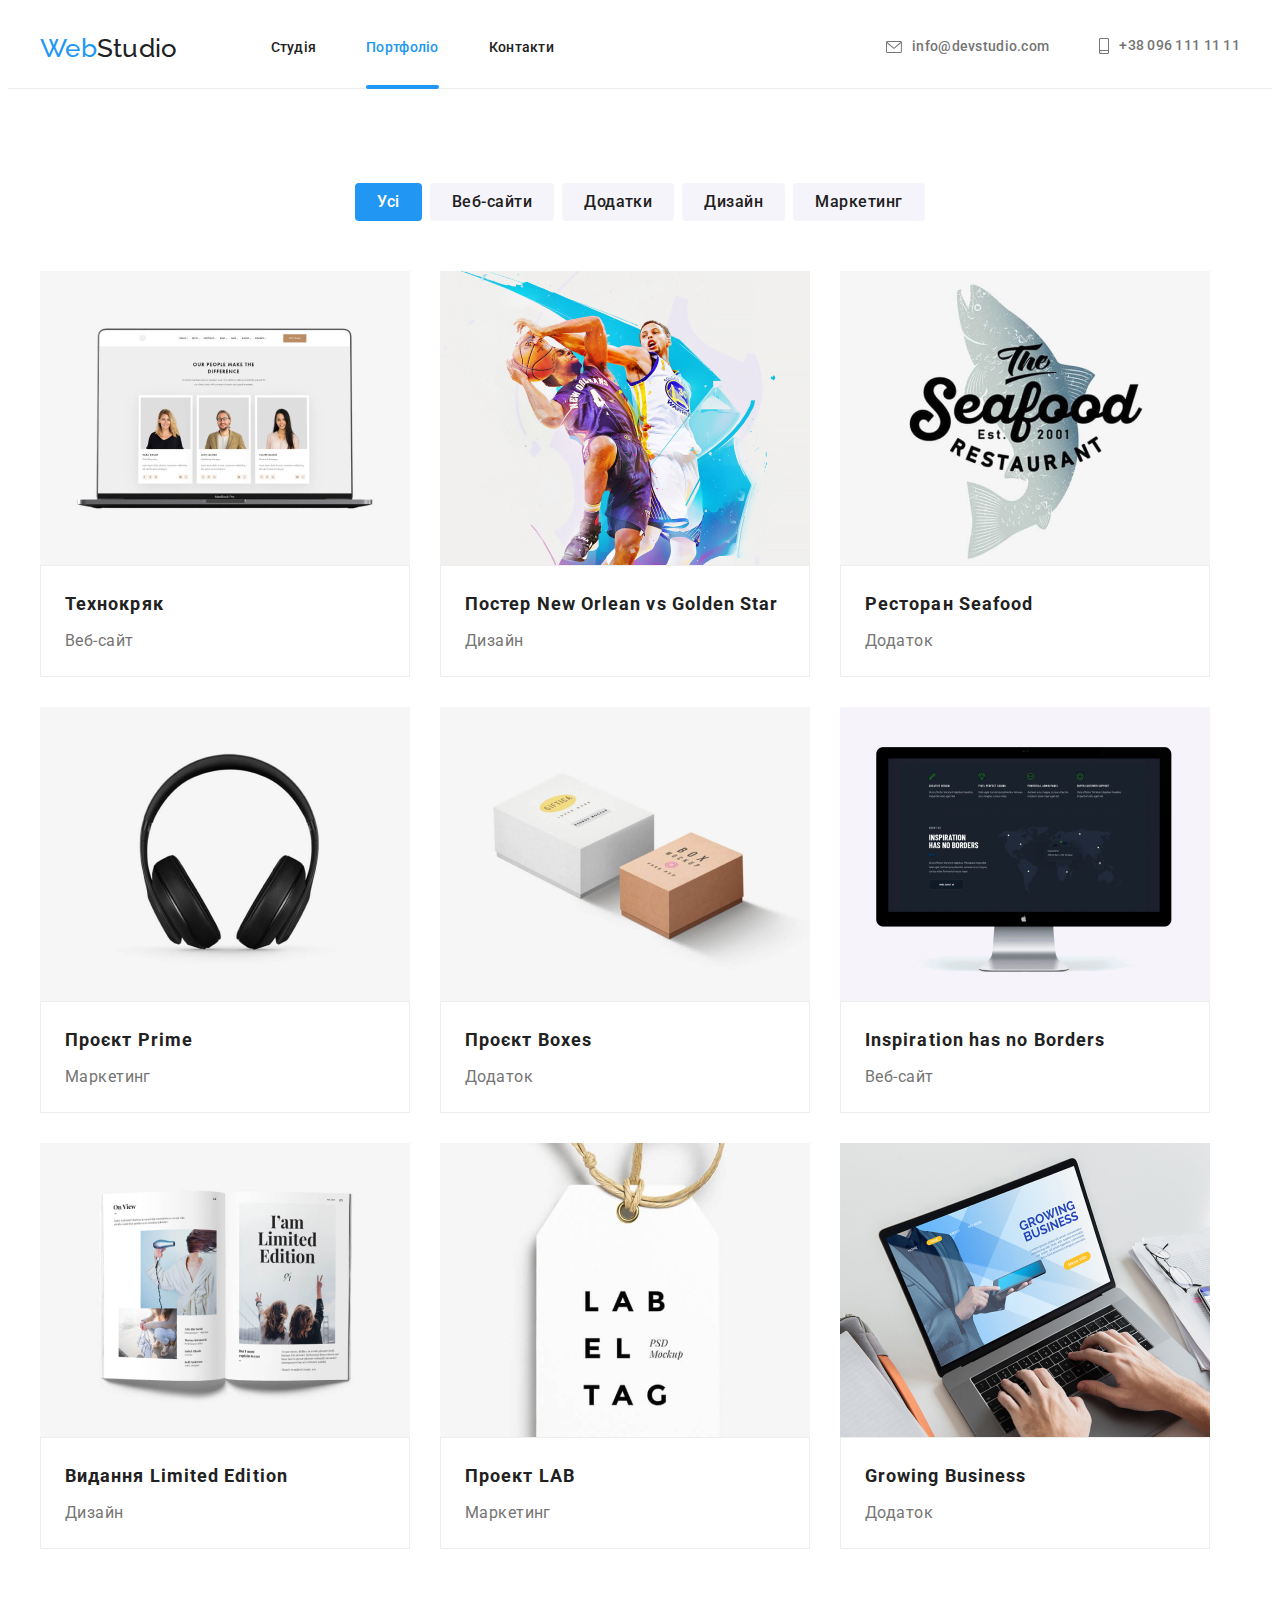
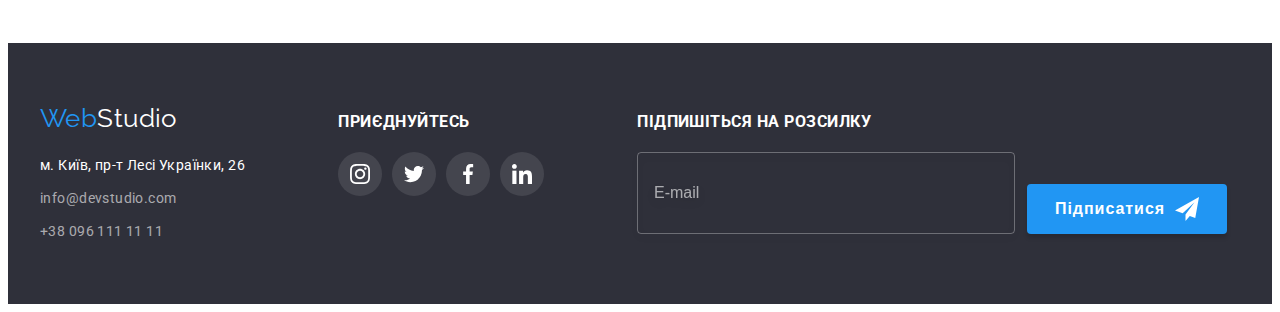
==== commit 65e66f80: "перенесено футер на портфоліо" ====
--- a/portfolio.html
+++ b/portfolio.html
@@ -264,16 +264,18 @@
         </ul>
       </div>
 
+      <!-- subscribe -->
       <div class="subscribe">
-        <h3 class="invitation-title">Підпишіться на розсилку</h3>
-
-        <form class="subscribe-label">
+
+        <form class="subscribe-form">
           <label class="label-footer">
-            <input class="subscribe-input" type="email" name="email" placeholder="E-mail">
+            <h3 class="subscribe-title">Підпишіться на розсилку</h3>
+            <input class="subscribe-input" type="email" name="email" placeholder="E-mail" required>
           </label>
 
-          <button class="btn button-footer-subscribe" type="submit">Підписатися <svg class="footer-icon-send" width="24"
-              height="24">
+          <button class="btn button-footer-subscribe" type="submit">
+            Підписатися
+            <svg class="footer-icon-send" width="24" height="24">
               <use href="./images/icons.svg#icon-send"></use>
             </svg>
           </button>
--- a/css/styles.css
+++ b/css/styles.css
@@ -578,10 +578,21 @@
     background-color: var(--accent-color);
 }
 
+/* subscribe */
+.subscribe-title {
+    line-height: 1.14;
+    letter-spacing: 0.03em;
+    text-transform: uppercase;
+
+    color: var(--primary-white-color);
+
+    margin-bottom: 20px;
+}
 
 .subscribe-input {
     display: inline-block;
     width: 358px;
+    height: 50px;
     padding-top: 15px;
     padding-bottom: 15px;
     padding-left: 16px;
@@ -604,19 +615,24 @@
 
 }
 
-.subscribe-input:focus,
-.subscribe-input:hover {
+/* .subscribe-input:hover, */
+.subscribe-input:focus-within {
     outline: 0;
     outline-offset: 0;
     border-color: var(--accent-color);
 }
 
-.subscribe-label {
-    display: flex;
+.subscribe-form {
+    display: flex;
+    align-items: flex-end;
+}
+
+.label-footer {
+    display: block;
 }
 
 .button-footer-subscribe {
-    display: flex;
+    display: inline-flex;
     align-items: center;
     justify-content: center;
     cursor: pointer;
@@ -629,6 +645,7 @@
     color: var(--primary-white-color);
     padding: 0;
     width: 200px;
+    height: 50px;
 
     background-color: var(--accent-color);
     box-shadow: 0px 4px 4px rgba(0, 0, 0, 0.15);
@@ -644,7 +661,7 @@
 
 .button-footer-subscribe:hover,
 .button-footer-subscribe:focus {
-    background-color: #188CE8;
+    background-color: var(--hero-btn-hover-color);
 }
 
 /**
@@ -683,16 +700,14 @@
 
     display: inline-block;
     width: 528px;
-    /* height: 581px; */
+    height: 581px;
 
     background: var(--primary-white-color);
     box-shadow: 0px 1px 3px rgba(0, 0, 0, 0.12), 0px 1px 1px rgba(0, 0, 0, 0.14), 0px 2px 1px rgba(0, 0, 0, 0.2);
     border-radius: 4px;
 
-
     transform: translate(-50%, -50%) scale(1);
     transition: transform var(--trans-dur) var(--trans-t-funct);
-
 
     padding: 40px;
 }
@@ -713,6 +728,8 @@
     display: flex;
     align-items: center;
     justify-content: center;
+    transition: color var(--trans-dur) var(--trans-t-funct);
+
 }
 
 .btn-modal-close:hover,
@@ -720,7 +737,7 @@
     fill: var(--accent-color);
 }
 
-.modal-header {
+.modal-title {
 
     font-size: 20px;
     line-height: 1.15;
@@ -733,89 +750,69 @@
 
 /* form */
 
-.modal-form {
-    display: flex;
-    flex-direction: column;
-}
-
-.label-title {
-    display: inline-block;
-    margin-bottom: 4px;
+.form-field {
+    position: relative;
+    display: block;
+    margin-bottom: 10px;
+}
+
+.form-field:last-child {
+    margin-bottom: 20px;
+}
+
+.label-name {
+    display: block;
     font-size: 12px;
     line-height: 1.17;
     letter-spacing: 0.01em;
     color: var(--secondary-text-color);
-}
-
-.label-input {
-    position: relative;
-    display: block;
-    flex-direction: column;
-
-    font-size: 12px;
-    line-height: 1.17;
-    letter-spacing: 0.01em;
-    color: var(--secondary-text-color);
-}
-
-.label-input:not(:last-child) {
-    margin-bottom: 10px;
-}
-
-.label-input:hover>.form-item,
-.label-input:focus-within>.form-item {
-    border-color: var(--accent-color);
-}
-
-.form-item {
-    position: relative;
+    margin-bottom: 4px;
+}
+
+.form-input {
+
     width: 100%;
     height: 40px;
+    padding: 12px 42px;
     border: 1px solid rgba(33, 33, 33, 0.2);
-    border-radius: var(--border-radius);
-    padding: 0 0 0 42px;
-    transition: border-color var(--trans-dur) var(--timing-function);
-}
-
-.form-item:focus {
+    border-radius: 4px;
+}
+
+.form-input-icon {
+    position: absolute;
+    left: 12px;
+    bottom: 11px;
+}
+
+/* .form-field:hover .form-input, */
+.form-field:focus-within .form-input {
+    border-color: var(--accent-color);
+}
+
+/* .form-field:hover .form-input-icon, */
+.form-field:focus-within .form-input-icon {
+    fill: var(--accent-color);
+}
+
+.form-input:focus-within {
     outline: 0;
     outline-offset: 0;
 }
 
-.modal-form-icon {
-    position: absolute;
-    bottom: 11px;
-    left: 12px;
-    transition: fill 250ms var(--timing-function);
-}
-
-.label-input:hover>.modal-form-icon,
-.label-input:focus-within>.modal-form-icon {
-    fill: var(--accent-color);
-}
-
-.comment-field {
-    display: block;
-    padding: 12px 16px;
-
+/* textarea */
+.form-textarea {
+    display: flex;
     width: 100%;
     height: 120px;
-    resize: none;
-
-    font-size: 12px;
-    line-height: 1.17;
-    letter-spacing: 0.01em;
+    padding: 12px 16px;
+
     border: 1px solid rgba(33, 33, 33, 0.2);
     border-radius: 4px;
-    margin-bottom: 20px;
-}
-
-.comment-field:focus {
-    outline: 0;
-    outline-offset: 0;
-}
-
-.comment-field::placeholder {
+    resize: none;
+}
+
+.form-textarea::placeholder {
+
     font-size: 12px;
     line-height: 1.17;
     letter-spacing: 0.01em;
@@ -824,12 +821,23 @@
 
 /* checkbox */
 
-.agreement {
-    position: relative;
-    font-size: 14px;
-    line-height: 1.714;
-    letter-spacing: 0.03em;
+.checkbox-block {
+    text-align: center;
     margin-bottom: 30px;
+}
+
+.checkbox-label {
+    display: inline-flex;
+    justify-content: center;
+    align-items: center;
+    text-align: center;
+
+    margin-left: auto;
+    margin-right: auto;
+
+    line-height: 1.71;
+    color: #757575;
+
 }
 
 .checkbox {
@@ -839,139 +847,61 @@
     margin: -1px;
     border: 0;
     padding: 0;
+
+    white-space: nowrap;
+    clip-path: inset(100%);
     clip: rect(0 0 0 0);
     overflow: hidden;
 }
 
-.label {
-    display: block;
-    margin-left: 37px;
-    margin-right: 10px;
-}
-
-.checkbox+.label::before {
-    position: absolute;
-    left: 14px;
-    top: 4px;
-    content: "";
-    display: inline-block;
+.checkbox-icon {
     width: 16px;
     height: 15px;
-    border: solid 2px var(--primary-text-color);
-    border-radius: 2px;
-    box-sizing: border-box;
-
-    transition: background-color 250ms var(--timing-function),
-        border 250ms var(--timing-function);
-}
-
-.checkbox:checked+.label::before {
-    content: "";
-    display: inline-block;
-    width: 16px;
-    height: 15px;
-    border: none;
-    border-radius: 2px;
+    border: 2px solid var(--primary-text-color);
+    border-radius: var(--border-radius);
+    margin-right: 7px;
+    transition: background var(--trans-dur) var(--trans-t-funct), border var(--trans-dur) var(--trans-t-funct);
+}
+
+.checkbox:checked+.checkbox-icon {
+    border-color: transparent;
     background-color: var(--accent-color);
-    background-image: url(../images/icons/check.svg);
-
-}
-
-/* .checkbox:hover+.label::before,
-.checkbox:focus+.label::before {
-    border: solid 2px var(--accent-color);
-    border-radius: 2px;
-} */
-
-.checkbox:checked:hover+.label::before,
-.checkbox:checked:focus+.label::before {
-    border: none;
-    box-sizing: border-box;
-}
-
-/* .agreement {
-    line-height: 1.71;
-    color: var(--secondary-text-color);
-}
-
-
-.checkbox {
-    position: absolute;
-    width: 1px;
-    height: 1px;
-    margin: -1px;
-    border: 0;
-    padding: 0;
-    clip: rect(0 0 0 0);
-    overflow: hidden;
-}
-
-.label {
-    display: flex;
-    align-items: center;
-    margin-bottom: 30px;
-}
-
-.label::before {
-    content: '';
-    width: 15px;
-    height: 14px;
-    border: 2px solid var(--primary-text-color);
-    border-radius: 2px;
-    margin-right: 10px;
-}
-
-.checkbox-icon {
-    position: absolute;
-    display: inline-block;
-    width: 16px;
-    height: 15px;
-    fill: var(--primary-text-color);
-    margin-right: 10px;
-    opacity: 0;
-}
-
-.checkbox:checked+.checkbox-icon {
-    opacity: 1;
-} */
-
-.modal-policy-link {
+}
+
+.form-policy {
+    margin-left: 3px;
     text-decoration-line: underline;
-    color: var(--accent-color);
-}
-
-/* button modal */
-.button-modal {
-    display: flex;
-    align-items: center;
-    text-align: center;
+    color: #2196F3;
+}
+
+
+/* form btn */
+
+.form-btn {
+    display: block;
     cursor: pointer;
-
-    font-family: inherit;
+    margin-left: auto;
+    margin-right: auto;
+    min-height: 50px;
+    min-width: 200px;
+    padding: 10px 0;
+
+    box-shadow: 0px 4px 4px rgba(0, 0, 0, 0.15);
+
     font-weight: 700;
     font-size: 16px;
     line-height: 1.88;
-
     letter-spacing: 0.06em;
-    color: var(--primary-white-color);
-
-    margin-right: auto;
-    margin-left: auto;
-    padding: 10px 52px;
-    border: 0;
-
+
+    color: var(--primary-white-color);
     background-color: var(--accent-color);
-    box-shadow: 0px 4px 4px rgba(0, 0, 0, 0.15);
-    border-radius: var(--border-radius);
-
-    transform: background-color var(--trans-dur) var(--timing-function);
-}
-
-.button-modal:hover,
-.button-modal:focus {
-    background-color: #188CE8;
-}
-
+    transition: background-color var(--trans-dur) var(--timing-function);
+}
+
+.form-btn:hover,
+.form-btn:focus {
+    background-color: var(--hero-btn-hover-color);
+}
 
 /**
   |============================
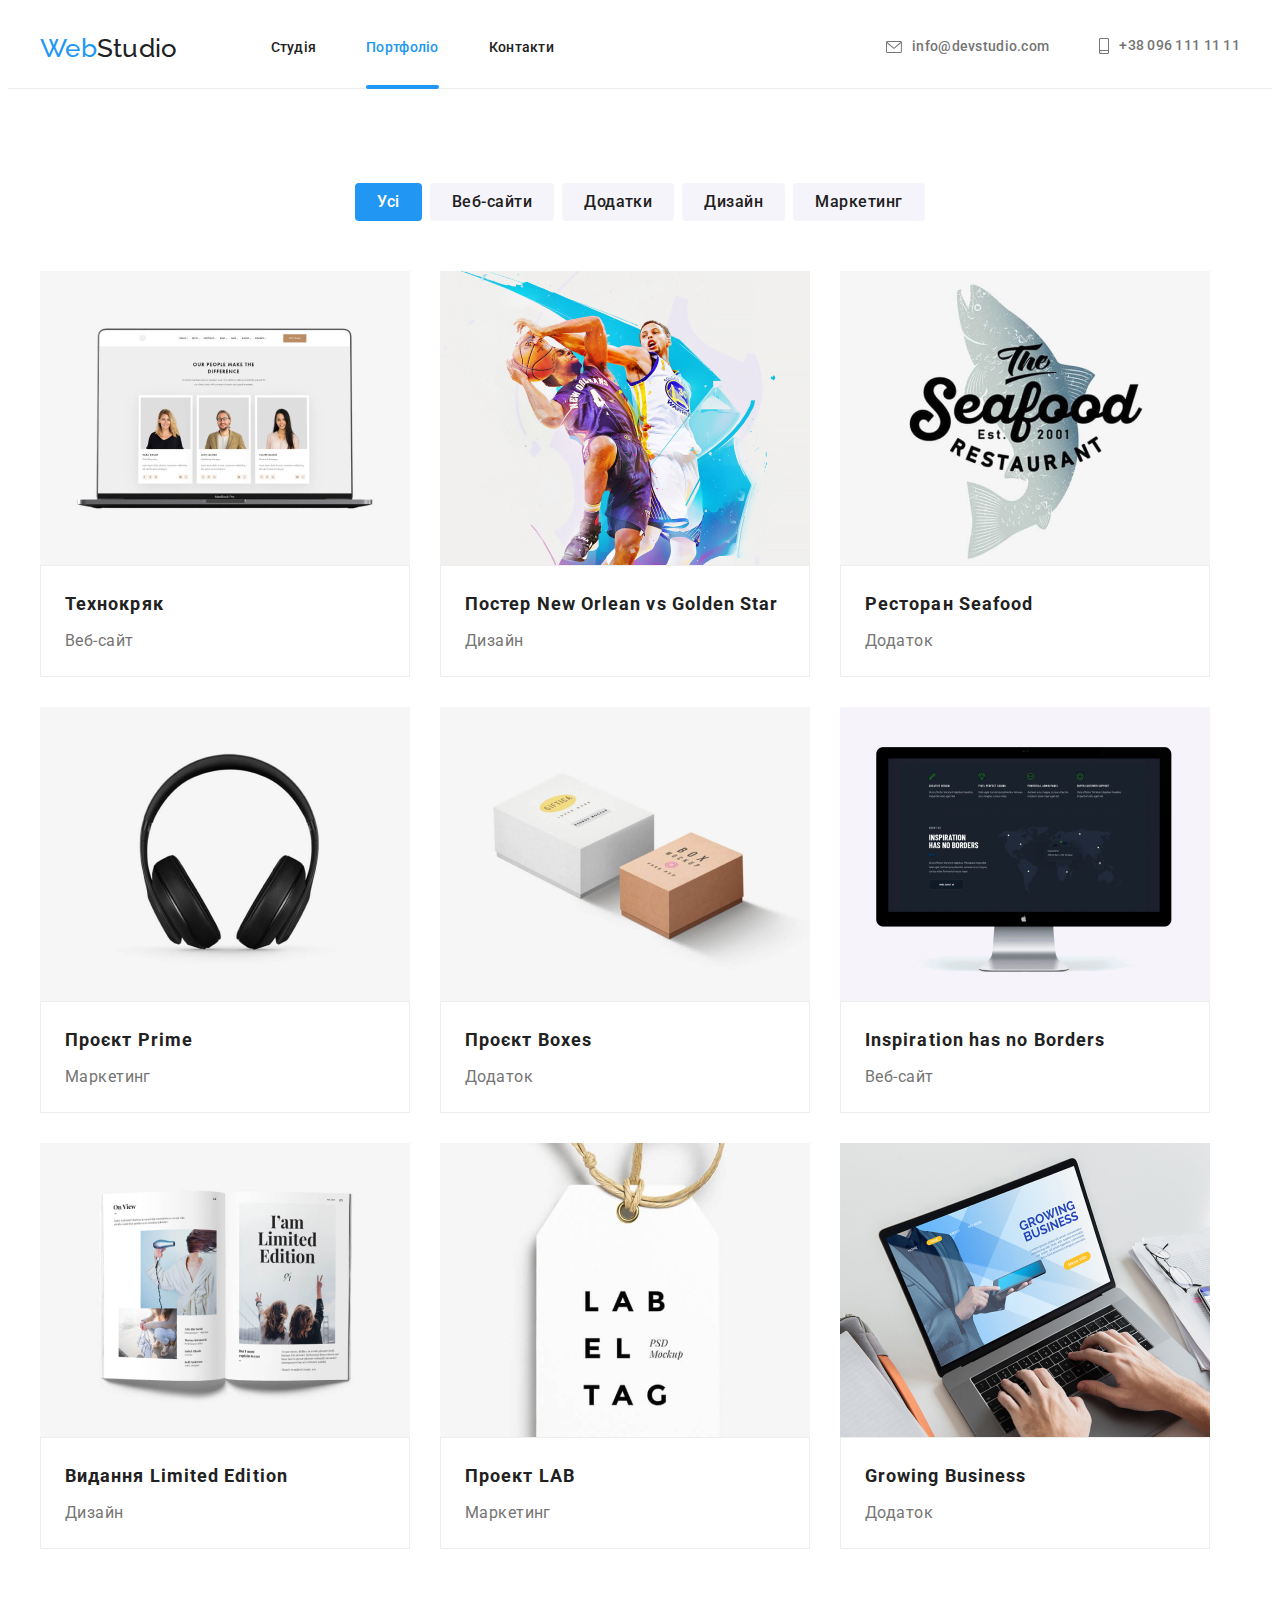
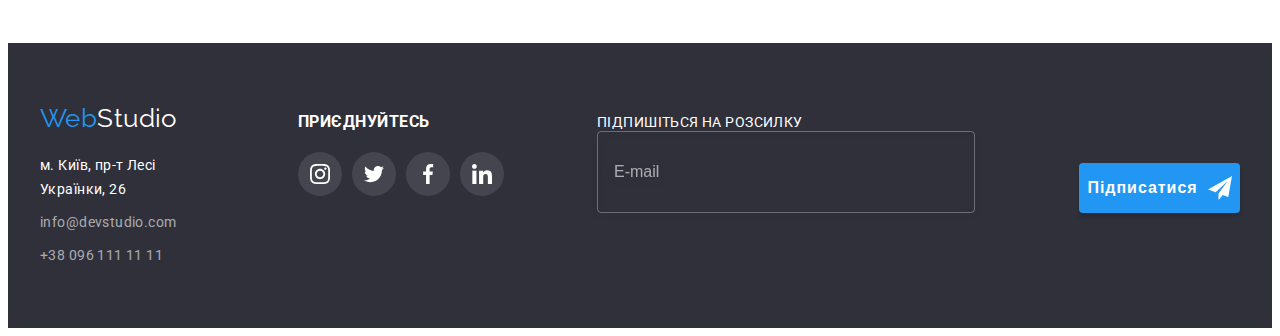
==== commit d1c01a7b: "виправлено помилки вказані валідатором" ====
--- a/portfolio.html
+++ b/portfolio.html
@@ -269,7 +269,7 @@
 
         <form class="subscribe-form">
           <label class="label-footer">
-            <h3 class="subscribe-title">Підпишіться на розсилку</h3>
+            <span class="subscribe-title">Підпишіться на розсилку</span>
             <input class="subscribe-input" type="email" name="email" placeholder="E-mail" required>
           </label>
 
--- a/css/styles.css
+++ b/css/styles.css
@@ -612,10 +612,8 @@
     line-height: 1.25;
     align-items: center;
     color: rgba(255, 255, 255, 0.6);
-
-}
-
-/* .subscribe-input:hover, */
+}
+
 .subscribe-input:focus-within {
     outline: 0;
     outline-offset: 0;
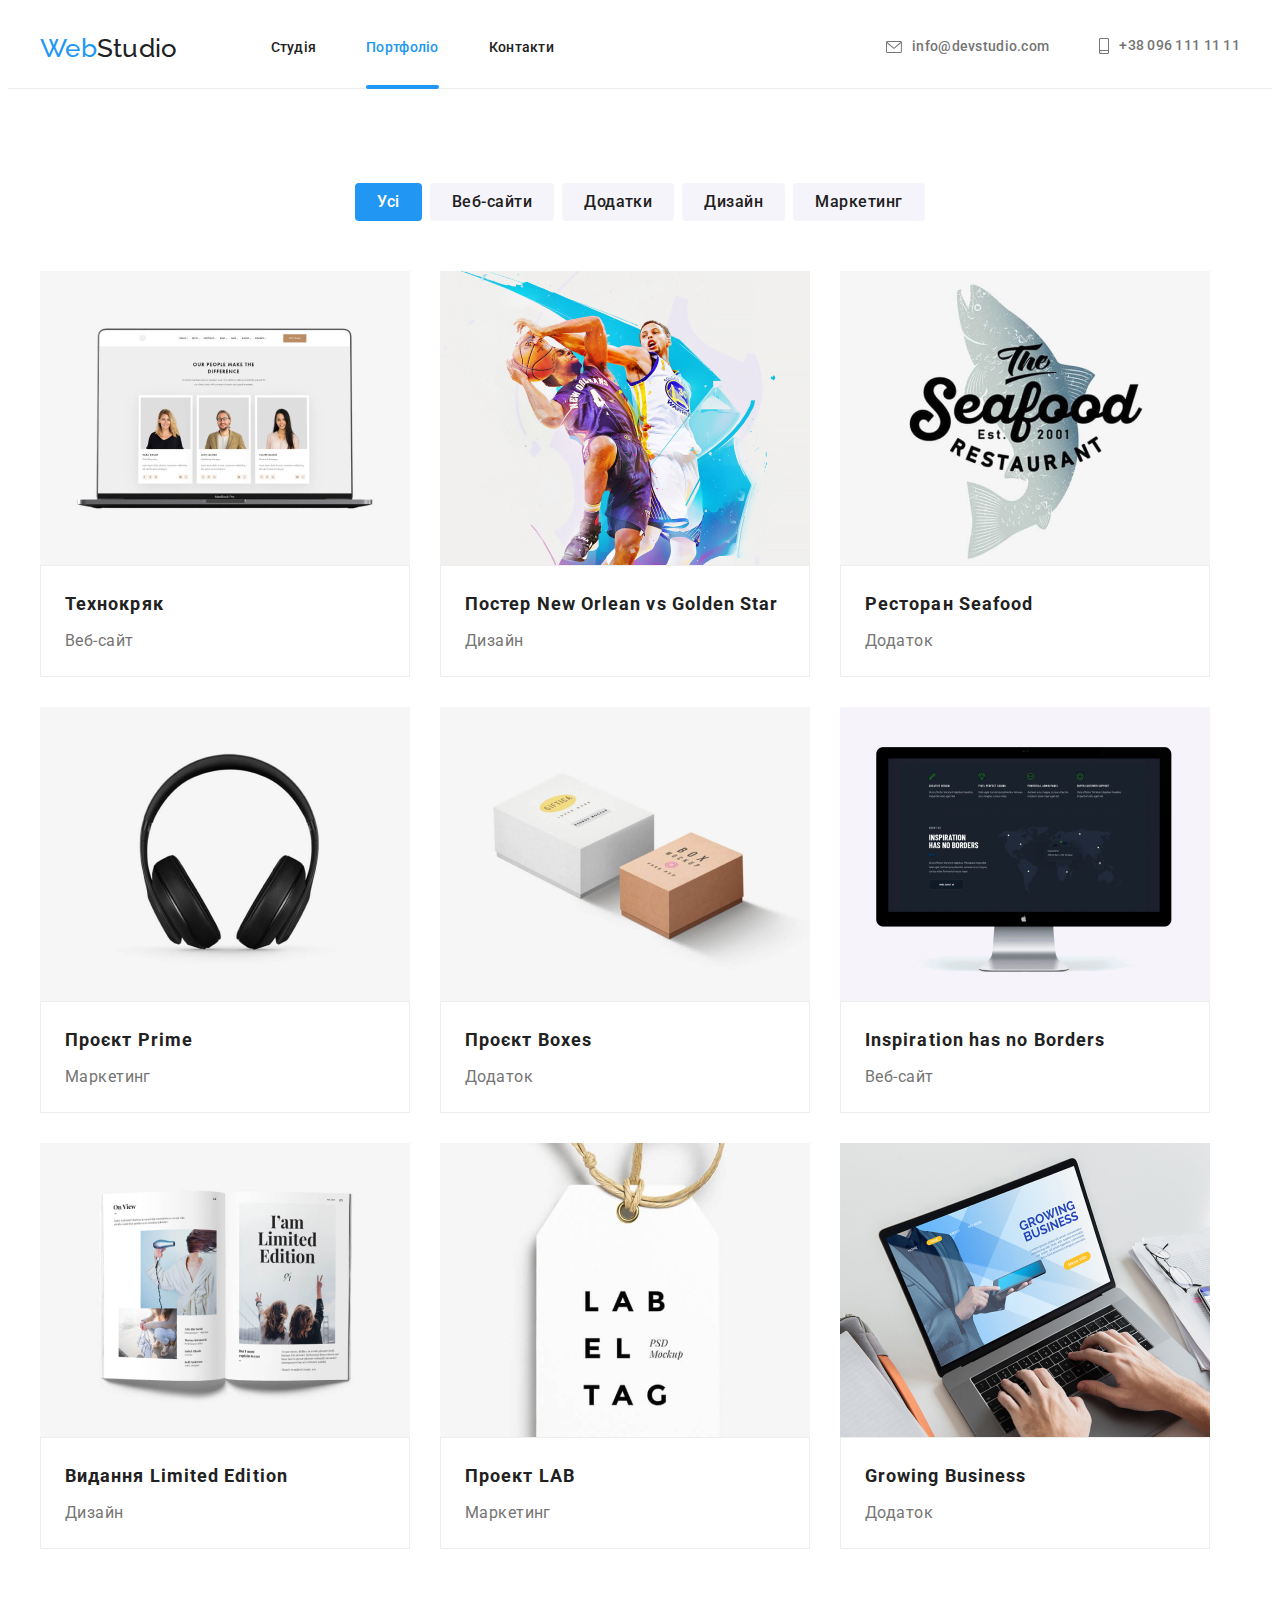
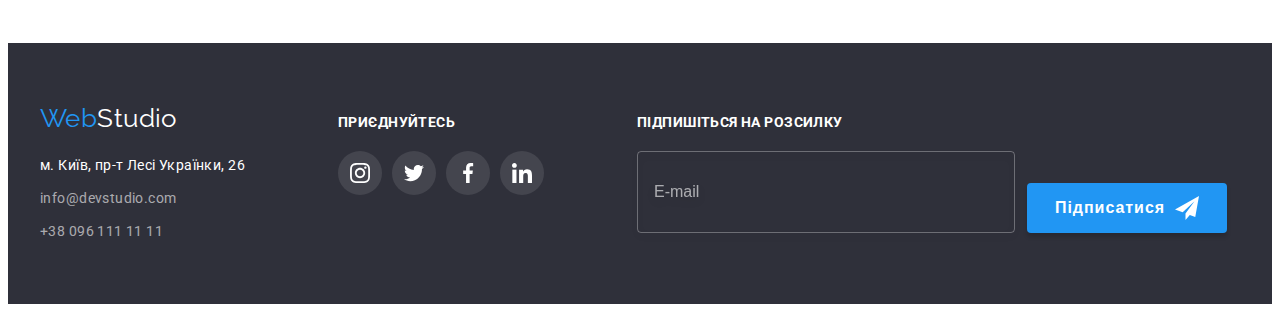
==== commit 8c09f07a: "змінює footer в портфоліо" ====
--- a/portfolio.html
+++ b/portfolio.html
@@ -232,7 +232,7 @@
       </div>
 
       <div class="join">
-        <h3 class="invitation-title">Приєднуйтесь</h3>
+        <h3 class="footer-subtitle">Приєднуйтесь</h3>
         <ul class="list">
           <li class="item">
             <a class="link" href="https://www.instagram.com/" target="_blank" rel="noopener noreferrer">
@@ -269,7 +269,7 @@
 
         <form class="subscribe-form">
           <label class="label-footer">
-            <span class="subscribe-title">Підпишіться на розсилку</span>
+            <span class="footer-subtitle">Підпишіться на розсилку</span>
             <input class="subscribe-input" type="email" name="email" placeholder="E-mail" required>
           </label>
 
--- a/css/styles.css
+++ b/css/styles.css
@@ -539,13 +539,15 @@
 }
 
 
-.invitation-title {
+.footer-subtitle {
+    display: block;
+    font-weight: 700;
+    font-size: 14px;
     line-height: 1.14;
     letter-spacing: 0.03em;
     text-transform: uppercase;
 
     color: var(--primary-white-color);
-
     margin-bottom: 20px;
 }
 
@@ -580,12 +582,12 @@
 
 /* subscribe */
 .subscribe-title {
+    display: block;
+    font-weight: 700;
+    font-size: 14px;
     line-height: 1.14;
-    letter-spacing: 0.03em;
     text-transform: uppercase;
-
-    color: var(--primary-white-color);
-
+    color: var(--primary-white-color);
     margin-bottom: 20px;
 }
 
